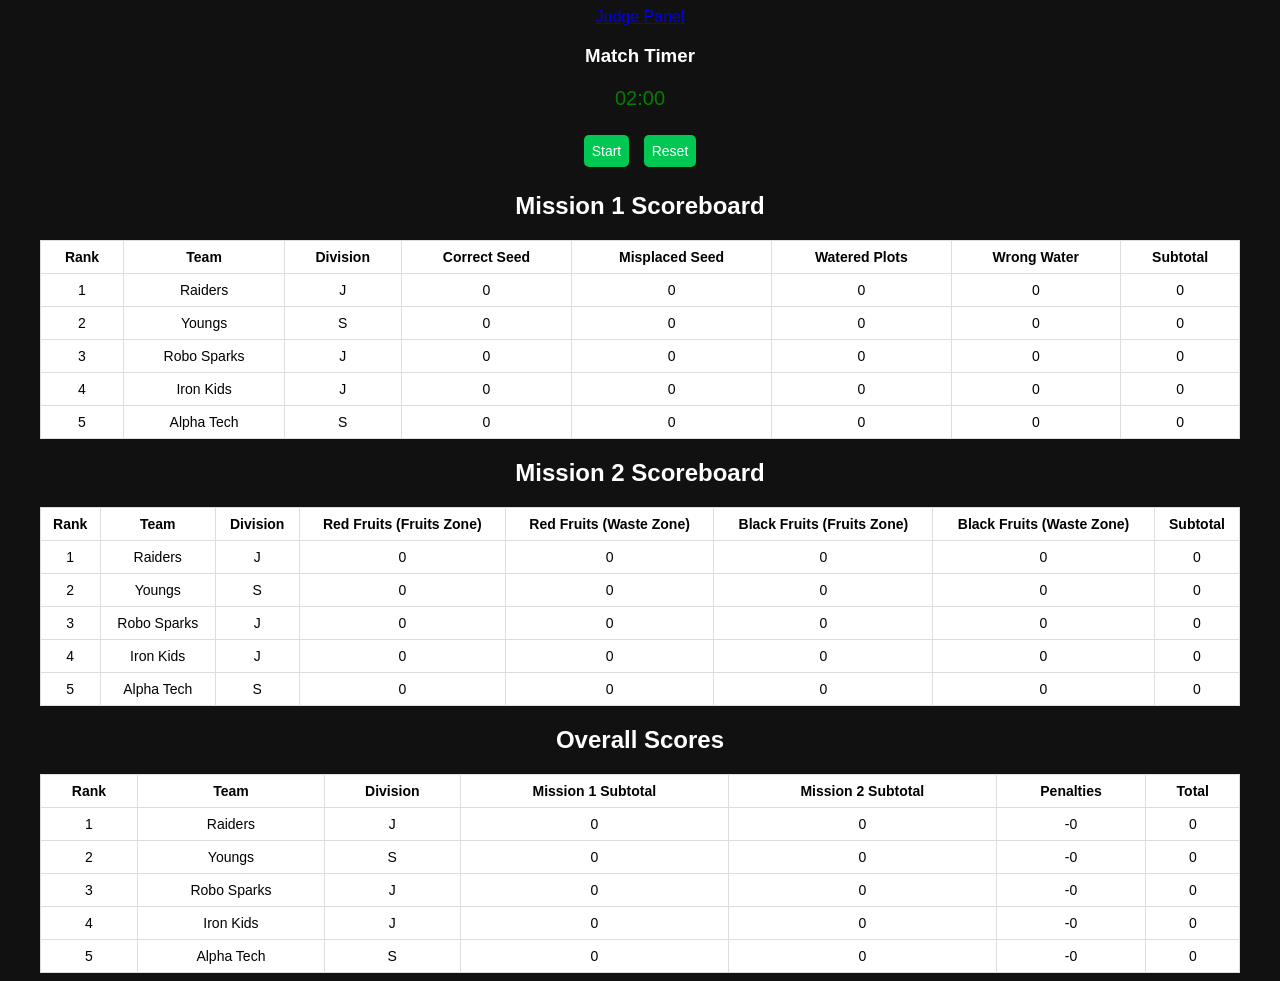
==== Display.html @ 35a4204c "first commit" ====
<!DOCTYPE html>
<html>
<head>
  <meta charset="UTF-8">
  <title>Live Scoreboard</title>
  <link rel="stylesheet" href="style.css">
</head>
<body>

<nav>
  <a href="index.html">Judge Panel</a>
</nav>

<div class="panel">

<h3>Match Timer</h3>
<p id="timer" style="font-size:20px;color:green;">02:00</p>
<button onclick="startTimer()">Start</button>
<button onclick="resetTimer()">Reset</button>

<h2>Mission 1 Scoreboard</h2>
<table>
<thead>
<tr>
  <th>Rank</th>
  <th>Team</th>
  <th>Division</th>
  <th>Correct Seed</th>
  <th>Misplaced Seed</th>
  <th>Watered Plots</th>
  <th>Wrong Water</th>
  <th>Subtotal</th>
</tr>
</thead>
<tbody id="board-m1"></tbody>
</table>

<h2>Mission 2 Scoreboard</h2>
<table>
<thead>
<tr>
  <th>Rank</th>
  <th>Team</th>
  <th>Division</th>
  <th>Red Fruits (Fruits Zone)</th>
  <th>Red Fruits (Waste Zone)</th>
  <th>Black Fruits (Fruits Zone)</th>
  <th>Black Fruits (Waste Zone)</th>
  <th>Subtotal</th>
</tr>
</thead>
<tbody id="board-m2"></tbody>
</table>

<h2>Overall Scores</h2>
<table>
<thead>
<tr>
  <th>Rank</th>
  <th>Team</th>
  <th>Division</th>
  <th>Mission 1 Subtotal</th>
  <th>Mission 2 Subtotal</th>
  <th>Penalties</th>
  <th>Total</th>
</tr>
</thead>
<tbody id="board-total"></tbody>
</table>

<script src="script.js"></script>
<script>
  setInterval(updateBoard, 1000);
  updateBoard();
</script>

</div>
</body>
</html>
---- style.css ----
body {
  background: #111;
  color: white;
  font-family: Arial, sans-serif;
  text-align: center;
}

h1, h2 {
  margin-top: 20px;
}

table {
  margin: auto;
  width: 95%;
  border-collapse: collapse;
  margin-top: 20px;
  background: white;
  color: black;
}

th, td {
  border: 1px solid #ddd;
  padding: 8px;
  font-size: 14px;
  text-align: center;
}

select, input, button {
  padding: 8px;
  margin: 5px;
  font-size: 14px;
}

button {
  background: #00c853;
  border: none;
  color: white;
  cursor: pointer;
  border-radius: 5px;
}

button:hover {
  background: #00a746;
}

/* Flex container for action dropdowns */
.action-row {
  display: flex;
  justify-content: space-between;
  flex-wrap: wrap;
  gap: 15px;
  margin-bottom: 20px;
}

/* Each action dropdown block */
.action-item {
  flex: 1;
  min-width: 150px;
}

.action-item label {
  display: block;
  margin-bottom: 5px;
  font-weight: bold;
  text-align: left;
}

.action-item select {
  width: 100%;
}
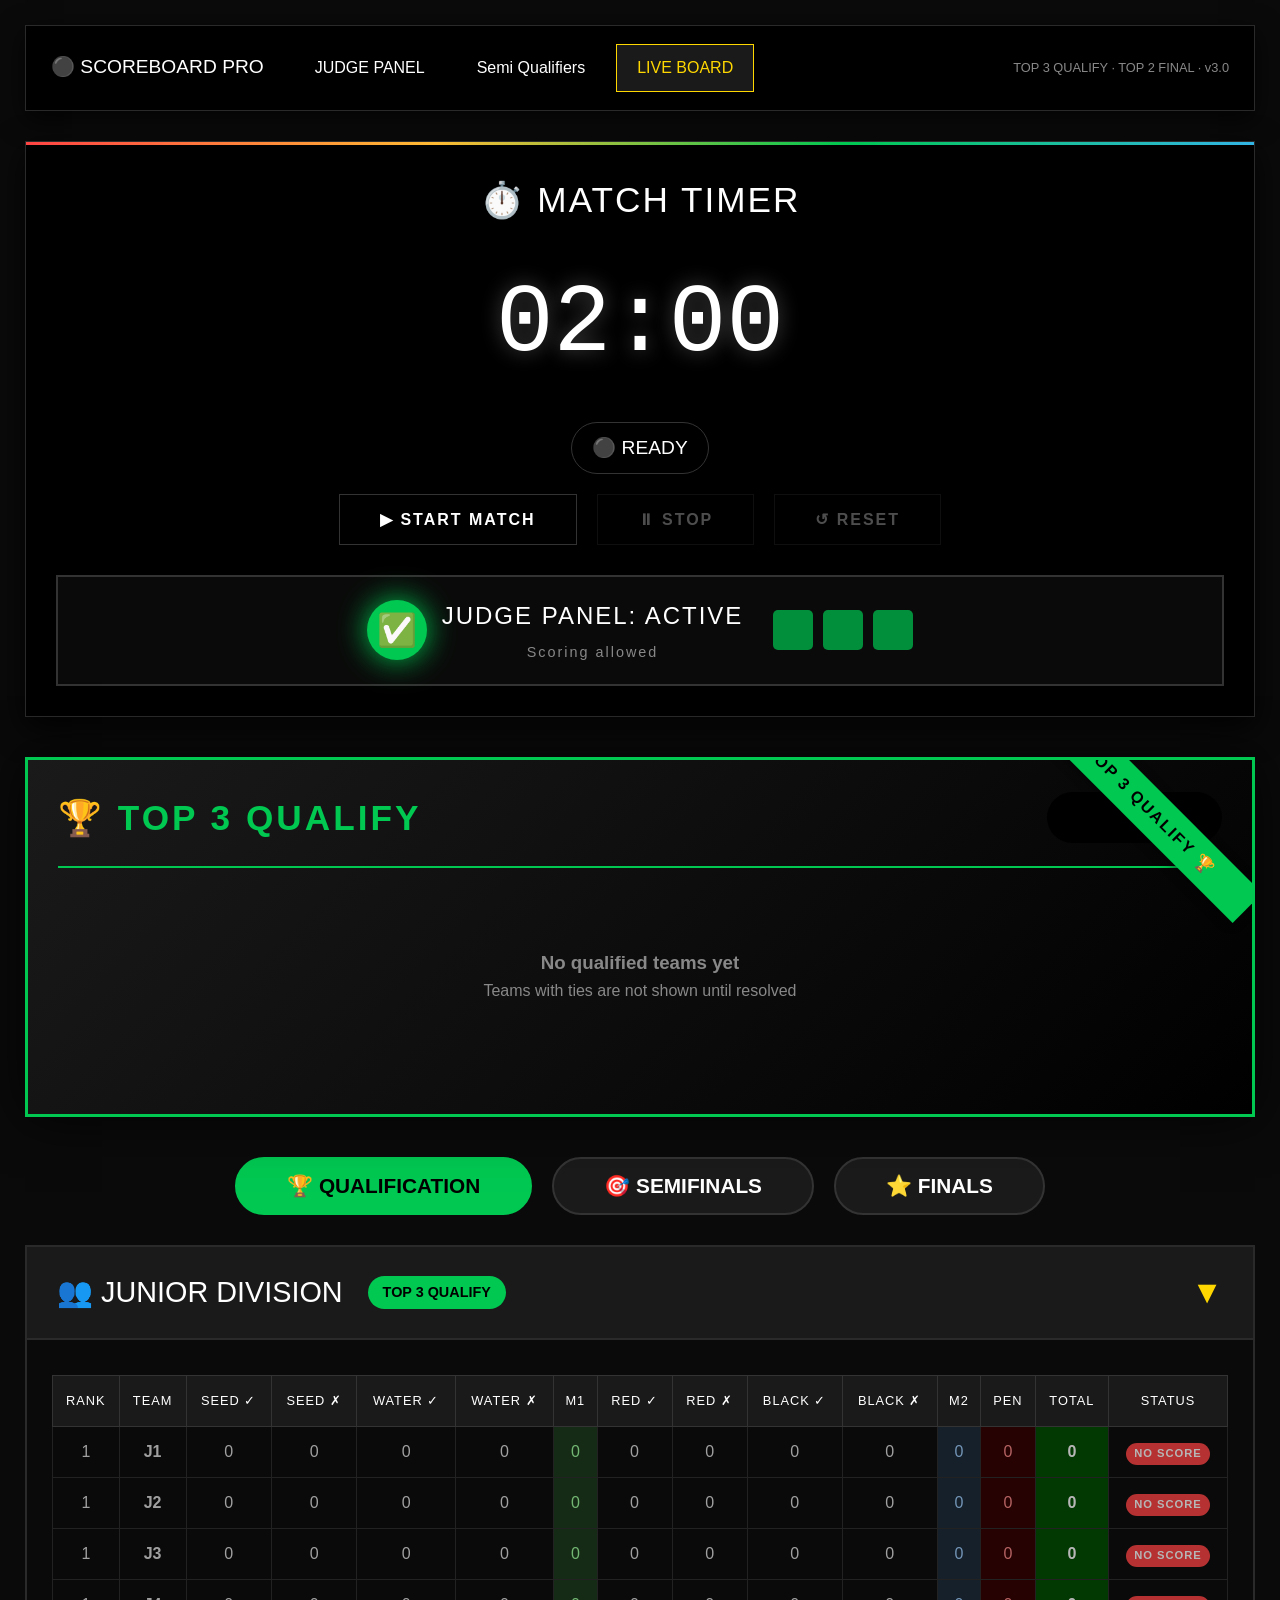
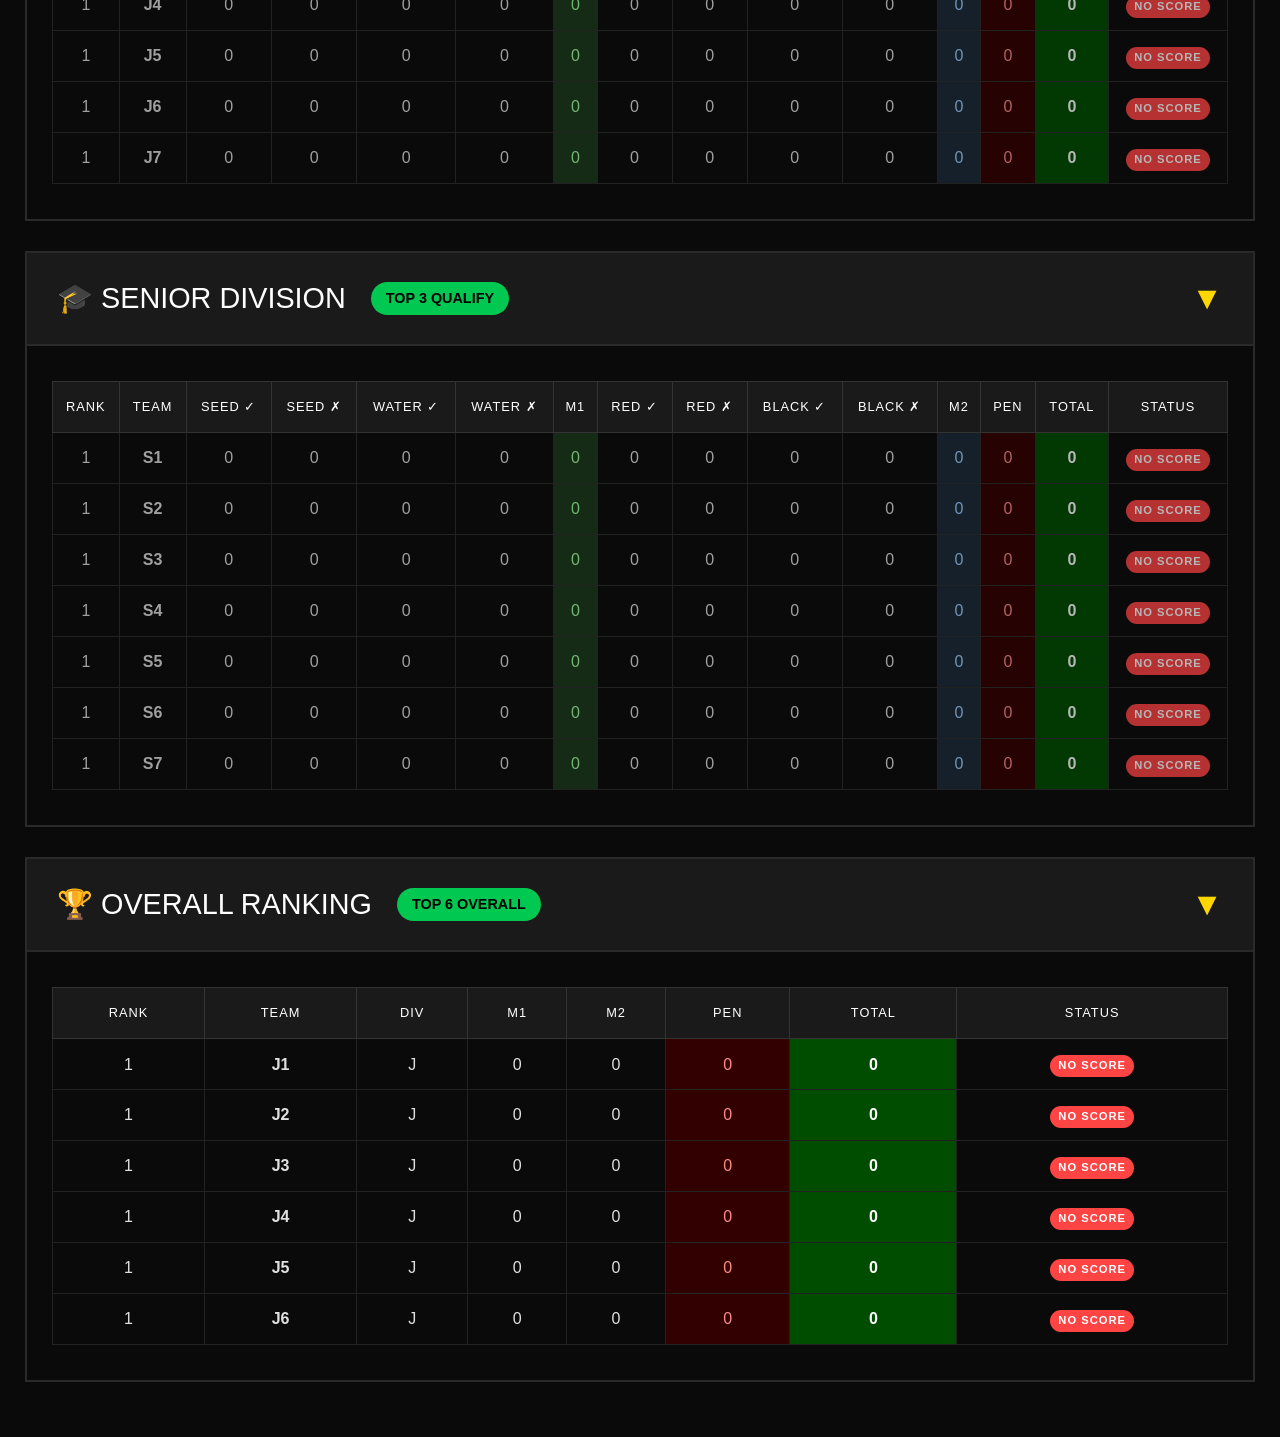
==== commit 58783773: "first commit" ====
--- a/Display.html
+++ b/Display.html
@@ -2,78 +2,2006 @@
 <html>
 <head>
   <meta charset="UTF-8">
-  <title>Live Scoreboard</title>
-  <link rel="stylesheet" href="style.css">
+  <title>Live Scoreboard · Top 3 Qualify, Top 2 Final</title>
+  <style>
+    /* ========== GLOBAL DARK THEME ========== */
+    * {
+      margin: 0;
+      padding: 0;
+      box-sizing: border-box;
+    }
+
+    body {
+      font-family: 'Inter', -apple-system, BlinkMacSystemFont, 'Segoe UI', Roboto, sans-serif;
+      background: #0a0a0a;
+      color: #ffffff;
+      line-height: 1.6;
+      padding: 25px;
+    }
+
+    .panel {
+      max-width: 1600px;
+      margin: 0 auto;
+    }
+
+    /* ========== NAVIGATION ========== */
+    nav {
+      background: #000000;
+      padding: 18px 25px;
+      margin-bottom: 30px;
+      border: 1px solid #2a2a2a;
+      display: flex;
+      justify-content: space-between;
+      align-items: center;
+      box-shadow: 0 8px 25px rgba(0,0,0,0.7);
+    }
+
+    nav a {
+      color: #ffffff;
+      text-decoration: none;
+      padding: 10px 20px;
+      margin-right: 10px;
+      font-weight: 500;
+      transition: all 0.3s;
+      border: 1px solid transparent;
+    }
+
+    nav a:hover {
+      background: #1a1a1a;
+      border-color: #444;
+    }
+
+    nav a.active {
+      background: #1a1a1a;
+      border-color: #ffd700;
+      color: #ffd700;
+    }
+
+    /* ========== TIMER CONTAINER ========== */
+    .timer-container {
+      background: #000000;
+      color: white;
+      padding: 30px;
+      margin-bottom: 40px;
+      text-align: center;
+      border: 1px solid #2a2a2a;
+      box-shadow: 0 10px 30px rgba(0,0,0,0.8);
+      position: relative;
+      overflow: hidden;
+    }
+
+    .timer-container::before {
+      content: '';
+      position: absolute;
+      top: 0;
+      left: 0;
+      right: 0;
+      height: 3px;
+      background: linear-gradient(90deg, #ff4444, #ffbb33, #00C851, #33b5e5);
+      animation: scan 4s linear infinite;
+    }
+
+    @keyframes scan {
+      0% { transform: translateX(-100%); }
+      100% { transform: translateX(100%); }
+    }
+
+    .timer-container h1 {
+      margin: 0;
+      font-size: 2.2rem;
+      font-weight: 300;
+      letter-spacing: 2px;
+    }
+
+    #timer {
+      font-size: 6rem;
+      font-weight: 200;
+      font-family: 'Courier New', monospace;
+      margin: 20px 0;
+      text-shadow: 0 0 20px rgba(255,255,255,0.3);
+    }
+
+    .timer-status {
+      font-size: 1.2rem;
+      margin-bottom: 20px;
+      padding: 10px 20px;
+      border: 1px solid #333;
+      display: inline-block;
+      border-radius: 30px;
+    }
+
+    .timer-controls {
+      display: flex;
+      gap: 20px;
+      justify-content: center;
+      margin-bottom: 30px;
+    }
+
+    .timer-container button {
+      background: transparent;
+      color: white;
+      border: 1px solid #333;
+      padding: 15px 40px;
+      font-size: 1rem;
+      font-weight: 600;
+      text-transform: uppercase;
+      letter-spacing: 2px;
+      cursor: pointer;
+      transition: all 0.3s;
+    }
+
+    .timer-container button:hover:not(:disabled) {
+      background: white;
+      color: black;
+      border-color: white;
+    }
+
+    .timer-container button:disabled {
+      opacity: 0.3;
+      cursor: not-allowed;
+    }
+
+    /* ========== JUDGE PANEL LOCK INDICATOR ========== */
+    .judge-panel-status {
+      margin-top: 20px;
+      padding: 20px;
+      background: #0a0a0a;
+      border: 2px solid #333;
+      display: flex;
+      align-items: center;
+      justify-content: center;
+      gap: 30px;
+    }
+
+    .lock-indicator {
+      display: flex;
+      align-items: center;
+      gap: 15px;
+    }
+
+    .lock-circle {
+      width: 60px;
+      height: 60px;
+      border-radius: 50%;
+      display: flex;
+      align-items: center;
+      justify-content: center;
+      font-size: 2rem;
+      transition: all 0.3s;
+    }
+
+    .lock-circle.green {
+      background: #00C851;
+      color: black;
+      box-shadow: 0 0 30px #00C851;
+    }
+
+    .lock-circle.red {
+      background: #ff4444;
+      color: white;
+      box-shadow: 0 0 30px #ff4444;
+      animation: pulse-red 1s infinite;
+    }
+
+    @keyframes pulse-red {
+      0%, 100% { transform: scale(1); opacity: 1; }
+      50% { transform: scale(1.1); opacity: 0.8; }
+    }
+
+    .lock-text {
+      font-size: 1.5rem;
+      font-weight: 300;
+      letter-spacing: 2px;
+    }
+
+    .lock-text small {
+      display: block;
+      font-size: 0.9rem;
+      color: #888;
+      margin-top: 5px;
+    }
+
+    .judge-panel-preview {
+      display: flex;
+      gap: 10px;
+      opacity: 0.7;
+    }
+
+    .preview-button {
+      width: 40px;
+      height: 40px;
+      background: #333;
+      border-radius: 5px;
+    }
+
+    .preview-button.red {
+      background: #ff4444;
+    }
+
+    .preview-button.green {
+      background: #00C851;
+    }
+
+    /* ========== TIE-BREAKER SECTION ========== */
+    .tiebreaker-section {
+      background: linear-gradient(135deg, #2a1a1a 0%, #1a0a0a 100%);
+      border: 3px solid #ff4444;
+      padding: 30px;
+      margin: 40px 0;
+      border-radius: 12px;
+      box-shadow: 0 0 30px rgba(255, 68, 68, 0.3);
+    }
+
+    .tiebreaker-header {
+      display: flex;
+      align-items: center;
+      gap: 15px;
+      margin-bottom: 20px;
+    }
+
+    .tiebreaker-header h2 {
+      color: #ff4444;
+      font-size: 2rem;
+      text-transform: uppercase;
+      letter-spacing: 2px;
+    }
+
+    .tiebreaker-icon {
+      font-size: 2.5rem;
+    }
+
+    .tiebreaker-grid {
+      display: grid;
+      grid-template-columns: repeat(auto-fit, minmax(300px, 1fr));
+      gap: 20px;
+      margin-bottom: 20px;
+    }
+
+    .tiebreaker-card {
+      background: #0a0a0a;
+      border: 2px solid #ff4444;
+      padding: 20px;
+      border-radius: 8px;
+    }
+
+    .tiebreaker-teams {
+      display: flex;
+      justify-content: space-around;
+      align-items: center;
+      margin-bottom: 15px;
+    }
+
+    .tiebreaker-team {
+      text-align: center;
+    }
+
+    .tiebreaker-team .team {
+      font-size: 2rem;
+      font-weight: bold;
+      color: #ff4444;
+    }
+
+    .tiebreaker-team .division {
+      color: #888;
+      font-size: 0.9rem;
+      margin-top: 5px;
+    }
+
+    .tiebreaker-vs {
+      font-size: 1.5rem;
+      color: #ff4444;
+      font-weight: bold;
+    }
+
+    .tiebreaker-score {
+      text-align: center;
+      font-size: 1.5rem;
+      color: #ff4444;
+      background: #1a1a1a;
+      padding: 10px;
+      border-radius: 8px;
+      margin-top: 10px;
+    }
+
+    .tiebreaker-message {
+      background: #ff4444;
+      color: black;
+      padding: 15px 25px;
+      border-radius: 50px;
+      display: inline-block;
+      font-weight: bold;
+      font-size: 1.2rem;
+      margin-top: 20px;
+    }
+
+    /* ========== DYNAMIC TRACKER SECTION ========== */
+    .stage-tracker {
+      background: linear-gradient(135deg, #1a1a1a 0%, #000000 100%);
+      border: 3px solid;
+      padding: 30px;
+      margin: 40px 0;
+      box-shadow: 0 0 50px rgba(0,0,0,0.8);
+      position: relative;
+      overflow: hidden;
+      transition: all 0.3s ease;
+    }
+
+    .stage-tracker.qualification {
+      border-color: #00C851;
+    }
+    .stage-tracker.qualification::before {
+      content: '🏆 TOP 3 QUALIFY 🏆';
+      position: absolute;
+      top: 20px;
+      right: -40px;
+      background: #00C851;
+      color: black;
+      padding: 8px 50px;
+      transform: rotate(45deg);
+      font-size: 1rem;
+      font-weight: bold;
+      letter-spacing: 2px;
+      box-shadow: 0 2px 10px rgba(0,0,0,0.5);
+    }
+
+    .stage-tracker.semifinal {
+      border-color: #ffd700;
+    }
+    .stage-tracker.semifinal::before {
+      content: '🎯 TOP 3 PER DIVISION 🎯';
+      position: absolute;
+      top: 20px;
+      right: -40px;
+      background: #ffd700;
+      color: black;
+      padding: 8px 50px;
+      transform: rotate(45deg);
+      font-size: 1rem;
+      font-weight: bold;
+      letter-spacing: 2px;
+      box-shadow: 0 2px 10px rgba(0,0,0,0.5);
+    }
+
+    .stage-tracker.final {
+      border-color: #ffd700;
+      box-shadow: 0 0 50px rgba(255, 215, 0, 0.3);
+    }
+    .stage-tracker.final::before {
+      content: '⭐ TOP 2 FINALISTS ⭐';
+      position: absolute;
+      top: 20px;
+      right: -40px;
+      background: #ffd700;
+      color: black;
+      padding: 8px 50px;
+      transform: rotate(45deg);
+      font-size: 1rem;
+      font-weight: bold;
+      letter-spacing: 2px;
+      box-shadow: 0 2px 10px rgba(0,0,0,0.5);
+    }
+
+    .tracker-header {
+      display: flex;
+      justify-content: space-between;
+      align-items: center;
+      margin-bottom: 30px;
+      padding-bottom: 20px;
+      border-bottom: 2px solid;
+    }
+
+    .stage-tracker.qualification .tracker-header {
+      border-bottom-color: #00C851;
+    }
+    .stage-tracker.semifinal .tracker-header {
+      border-bottom-color: #ffd700;
+    }
+    .stage-tracker.final .tracker-header {
+      border-bottom-color: #ffd700;
+    }
+
+    .tracker-header h2 {
+      font-size: 2.2rem;
+      margin: 0;
+      text-transform: uppercase;
+      letter-spacing: 3px;
+    }
+
+    .stage-tracker.qualification .tracker-header h2 {
+      color: #00C851;
+    }
+    .stage-tracker.semifinal .tracker-header h2 {
+      color: #ffd700;
+    }
+    .stage-tracker.final .tracker-header h2 {
+      color: #ffd700;
+    }
+
+    .tracker-badge {
+      background: currentColor;
+      color: black;
+      padding: 10px 25px;
+      border-radius: 30px;
+      font-weight: bold;
+      font-size: 1.2rem;
+    }
+
+    .tracker-grid {
+      display: grid;
+      grid-template-columns: repeat(3, 1fr);
+      gap: 30px;
+      margin: 30px 0;
+    }
+
+    .tracker-grid.final-grid {
+      grid-template-columns: repeat(2, 1fr);
+    }
+
+    .tracker-card {
+      background: #0a0a0a;
+      border: 2px solid;
+      padding: 25px;
+      text-align: center;
+      transition: all 0.3s;
+    }
+
+    .stage-tracker.qualification .tracker-card {
+      border-color: #00C851;
+      box-shadow: 0 0 30px rgba(0, 200, 81, 0.2);
+    }
+
+    .stage-tracker.semifinal .tracker-card {
+      border-color: #ffd700;
+      box-shadow: 0 0 30px rgba(255, 215, 0, 0.2);
+    }
+
+    .stage-tracker.final .tracker-card.junior {
+      border-color: #00C851;
+      box-shadow: 0 0 30px rgba(0, 200, 81, 0.2);
+    }
+    .stage-tracker.final .tracker-card.senior {
+      border-color: #33b5e5;
+      box-shadow: 0 0 30px rgba(51, 181, 229, 0.2);
+    }
+
+    .card-position {
+      font-size: 2rem;
+      margin-bottom: 10px;
+    }
+
+    .card-team {
+      font-size: 2.5rem;
+      font-weight: bold;
+      margin-bottom: 10px;
+    }
+
+    .stage-tracker.qualification .card-team {
+      color: #00C851;
+    }
+    .stage-tracker.semifinal .card-team {
+      color: #ffd700;
+    }
+    .stage-tracker.final .card-team.junior { color: #00C851; }
+    .stage-tracker.final .card-team.senior { color: #33b5e5; }
+
+    .card-score {
+      font-size: 3rem;
+      font-weight: bold;
+      margin: 15px 0;
+      padding: 15px;
+      background: #1a1a1a;
+      border-radius: 10px;
+    }
+
+    .card-division {
+      font-size: 1.2rem;
+      color: #888;
+      margin-top: 10px;
+    }
+
+    .card-details {
+      display: flex;
+      justify-content: center;
+      gap: 20px;
+      margin-top: 15px;
+      color: #888;
+    }
+
+    /* ========== DROP DOWN SECTIONS ========== */
+    .dropdown-section {
+      margin: 30px 0;
+      border: 2px solid #2a2a2a;
+      background: #0f0f0f;
+      overflow: hidden;
+    }
+
+    .dropdown-header {
+      background: #1a1a1a;
+      padding: 20px 30px;
+      cursor: pointer;
+      display: flex;
+      justify-content: space-between;
+      align-items: center;
+      border-bottom: 2px solid #2a2a2a;
+      transition: all 0.3s;
+    }
+
+    .dropdown-header:hover {
+      background: #252525;
+    }
+
+    .dropdown-header h2 {
+      margin: 0;
+      font-size: 1.8rem;
+      font-weight: 300;
+      display: flex;
+      align-items: center;
+      gap: 15px;
+    }
+
+    .dropdown-header .arrow {
+      font-size: 2rem;
+      color: #ffd700;
+      transition: transform 0.3s;
+    }
+
+    .dropdown-header.collapsed .arrow {
+      transform: rotate(-90deg);
+    }
+
+    .dropdown-content {
+      padding: 25px;
+      background: #0a0a0a;
+      transition: all 0.3s;
+    }
+
+    .dropdown-content.collapsed {
+      display: none;
+    }
+
+    /* Mode indicators */
+    .mode-indicator {
+      display: inline-block;
+      padding: 5px 15px;
+      border-radius: 20px;
+      font-size: 0.9rem;
+      font-weight: bold;
+      margin-left: 10px;
+    }
+    
+    .mode-qual {
+      background: #00C851;
+      color: black;
+    }
+    
+    .mode-semi {
+      background: #ffd700;
+      color: black;
+    }
+    
+    .mode-final {
+      background: #ffd700;
+      color: black;
+      box-shadow: 0 0 10px #ffd700;
+    }
+
+    /* Status badges */
+    .qualified-badge {
+      display: inline-block;
+      background: #00C851;
+      color: black;
+      font-size: 0.7rem;
+      font-weight: bold;
+      padding: 2px 8px;
+      border-radius: 12px;
+      margin-left: 8px;
+      text-transform: uppercase;
+      letter-spacing: 1px;
+    }
+
+    .tie-badge {
+      display: inline-block;
+      background: #ff4444;
+      color: white;
+      font-size: 0.7rem;
+      font-weight: bold;
+      padding: 2px 8px;
+      border-radius: 12px;
+      margin-left: 8px;
+      text-transform: uppercase;
+      letter-spacing: 1px;
+      animation: pulse-tie 1.5s infinite;
+    }
+
+    @keyframes pulse-tie {
+      0%, 100% { opacity: 1; }
+      50% { opacity: 0.7; }
+    }
+
+    .semifinal-badge {
+      display: inline-block;
+      background: #ffd700;
+      color: black;
+      font-size: 0.7rem;
+      font-weight: bold;
+      padding: 2px 8px;
+      border-radius: 12px;
+      margin-left: 8px;
+      text-transform: uppercase;
+      letter-spacing: 1px;
+    }
+
+    .final-badge {
+      display: inline-block;
+      background: #ffd700;
+      color: black;
+      font-size: 0.7rem;
+      font-weight: bold;
+      padding: 2px 8px;
+      border-radius: 12px;
+      margin-left: 8px;
+      text-transform: uppercase;
+      letter-spacing: 1px;
+      box-shadow: 0 0 10px #ffd700;
+    }
+
+    .out-badge {
+      display: inline-block;
+      background: #ff4444;
+      color: white;
+      font-size: 0.7rem;
+      font-weight: bold;
+      padding: 2px 8px;
+      border-radius: 12px;
+      text-transform: uppercase;
+      letter-spacing: 1px;
+    }
+
+    .not-qualified-badge {
+      display: inline-block;
+      background: #ff4444;
+      color: white;
+      font-size: 0.7rem;
+      font-weight: bold;
+      padding: 2px 8px;
+      border-radius: 12px;
+      text-transform: uppercase;
+      letter-spacing: 1px;
+    }
+
+    /* ========== TABLES ========== */
+    table {
+      width: 100%;
+      border-collapse: collapse;
+      margin: 10px 0;
+      background: #0a0a0a;
+      border: 1px solid #2a2a2a;
+      color: white;
+    }
+
+    th {
+      background: #1a1a1a;
+      color: white;
+      font-weight: 500;
+      text-transform: uppercase;
+      font-size: 0.8rem;
+      letter-spacing: 1px;
+      padding: 15px 8px;
+      border: 1px solid #333;
+    }
+
+    td {
+      padding: 12px 8px;
+      border: 1px solid #222;
+      text-align: center;
+      color: #e0e0e0;
+    }
+
+    /* Qualification status colors */
+    .qualified-row {
+      background: #ffffff !important;
+      color: #000000 !important;
+      font-weight: bold;
+    }
+    .qualified-row td { color: #000000 !important; }
+
+    .tie-row {
+      background: #ff4444 !important;
+      color: white !important;
+      font-weight: bold;
+      animation: tie-pulse 2s infinite;
+    }
+    .tie-row td { color: white !important; }
+
+    @keyframes tie-pulse {
+      0%, 100% { background-color: #ff4444; }
+      50% { background-color: #cc0000; }
+    }
+
+    .out-row {
+      opacity: 0.7;
+    }
+
+    .finalist-row {
+      background: linear-gradient(135deg, #ffd700 0%, #b8860b 100%) !important;
+      color: #000000 !important;
+      font-weight: bold;
+    }
+    .finalist-row td { color: #000000 !important; }
+
+    .zero-score {
+      opacity: 0.6;
+    }
+
+    .dq-row {
+      background: repeating-linear-gradient(45deg, #660000, #660000 10px, #880000 10px, #880000 20px) !important;
+      color: white !important;
+    }
+
+    .penalty-column { background: #330000 !important; color: #ff8888 !important; }
+    .total-column { background: #004d00 !important; color: white !important; font-weight: 800; }
+    .m1-subtotal { background: #1a3a1a !important; color: #a0ffa0 !important; }
+    .m2-subtotal { background: #1a2a3a !important; color: #a0d0ff !important; }
+
+    /* ========== VIEW TOGGLE ========== */
+    .view-toggle {
+      display: flex;
+      gap: 20px;
+      margin: 30px 0 20px;
+      justify-content: center;
+    }
+
+    .view-btn {
+      background: #1a1a1a;
+      border: 2px solid #333;
+      color: white;
+      padding: 15px 50px;
+      font-size: 1.3rem;
+      font-weight: 600;
+      cursor: pointer;
+      transition: all 0.3s;
+      border-radius: 50px;
+    }
+
+    .view-btn.active {
+      background: #ffd700;
+      color: black;
+      border-color: #ffd700;
+    }
+
+    .view-btn.qual.active {
+      background: #00C851;
+      border-color: #00C851;
+    }
+
+    .view-btn.final.active {
+      background: #ffd700;
+      color: black;
+      border-color: #ffd700;
+      box-shadow: 0 0 20px #ffd700;
+    }
+  </style>
 </head>
 <body>
 
 <nav>
-  <a href="index.html">Judge Panel</a>
+  <div style="display: flex; align-items: center;">
+    <span style="color:white; font-weight:300; margin-right:30px; font-size:1.2rem;">⚫ SCOREBOARD PRO</span>
+    <a href="index.html">JUDGE PANEL</a>
+    <a href="semifinals.html"> Semi Qualifiers</a>
+    <a href="#" class="active">LIVE BOARD</a>
+  </div>
+  <div style="color:#888; font-size:0.8rem;">TOP 3 QUALIFY · TOP 2 FINAL · v3.0</div>
 </nav>
 
 <div class="panel">
 
-<h3>Match Timer</h3>
-<p id="timer" style="font-size:20px;color:green;">02:00</p>
-<button onclick="startTimer()">Start</button>
-<button onclick="resetTimer()">Reset</button>
-
-<h2>Mission 1 Scoreboard</h2>
-<table>
-<thead>
-<tr>
-  <th>Rank</th>
-  <th>Team</th>
-  <th>Division</th>
-  <th>Correct Seed</th>
-  <th>Misplaced Seed</th>
-  <th>Watered Plots</th>
-  <th>Wrong Water</th>
-  <th>Subtotal</th>
-</tr>
-</thead>
-<tbody id="board-m1"></tbody>
-</table>
-
-<h2>Mission 2 Scoreboard</h2>
-<table>
-<thead>
-<tr>
-  <th>Rank</th>
-  <th>Team</th>
-  <th>Division</th>
-  <th>Red Fruits (Fruits Zone)</th>
-  <th>Red Fruits (Waste Zone)</th>
-  <th>Black Fruits (Fruits Zone)</th>
-  <th>Black Fruits (Waste Zone)</th>
-  <th>Subtotal</th>
-</tr>
-</thead>
-<tbody id="board-m2"></tbody>
-</table>
-
-<h2>Overall Scores</h2>
-<table>
-<thead>
-<tr>
-  <th>Rank</th>
-  <th>Team</th>
-  <th>Division</th>
-  <th>Mission 1 Subtotal</th>
-  <th>Mission 2 Subtotal</th>
-  <th>Penalties</th>
-  <th>Total</th>
-</tr>
-</thead>
-<tbody id="board-total"></tbody>
-</table>
-
-<script src="script.js"></script>
+<!-- TIMER -->
+<div class="timer-container">
+  <h1>⏱️ MATCH TIMER</h1>
+  <div id="timer">02:00</div>
+  <div class="timer-status" id="timerStatus">⚫ READY</div>
+  <div class="timer-controls">
+    <button onclick="startTimer()" id="startBtn">▶ START MATCH</button>
+    <button onclick="stopTimer()" id="stopBtn" disabled>⏸ STOP</button>
+    <button onclick="resetTimer()" id="resetBtn" disabled>↺ RESET</button>
+  </div>
+  
+  <div class="judge-panel-status">
+    <div class="lock-indicator">
+      <div class="lock-circle green" id="lockCircle">✅</div>
+      <div class="lock-text" id="lockText">
+        JUDGE PANEL: ACTIVE
+        <small>Scoring allowed</small>
+      </div>
+    </div>
+    <div class="judge-panel-preview">
+      <div class="preview-button" id="previewBtn1"></div>
+      <div class="preview-button" id="previewBtn2"></div>
+      <div class="preview-button" id="previewBtn3"></div>
+    </div>
+  </div>
+</div>
+
+<!-- TIE-BREAKER SECTION (Shows when ties occur) -->
+<div id="tiebreakerSection" style="display: none;"></div>
+
+<!-- DYNAMIC STAGE TRACKER -->
+<div class="stage-tracker" id="stageTracker">
+  <div class="tracker-header">
+    <h2 id="trackerTitle">🏆 TOP 3 QUALIFY</h2>
+    <div class="tracker-badge" id="trackerBadge">TOP SCORES</div>
+  </div>
+  
+  <div class="tracker-grid" id="trackerGrid"></div>
+</div>
+
+<!-- VIEW TOGGLE -->
+<div class="view-toggle">
+  <button id="viewQualBtn" class="view-btn qual active" onclick="switchView('qual')">🏆 QUALIFICATION</button>
+  <button id="viewSemiBtn" class="view-btn" onclick="switchView('semi')">🎯 SEMIFINALS</button>
+  <button id="viewFinalBtn" class="view-btn" onclick="switchView('final')">⭐ FINALS</button>
+</div>
+
+<!-- QUALIFICATION VIEW -->
+<div id="qualificationView">
+  <!-- Junior Division -->
+  <div class="dropdown-section">
+    <div class="dropdown-header" onclick="toggleDropdown('juniorQual')">
+      <h2>👥 JUNIOR DIVISION <span class="mode-indicator mode-qual">TOP 3 QUALIFY</span></h2>
+      <span class="arrow" id="arrowJuniorQual">▼</span>
+    </div>
+    <div class="dropdown-content" id="juniorQual">
+      <table>
+        <thead>
+          <tr>
+            <th>RANK</th>
+            <th>TEAM</th>
+            <th>SEED ✓</th>
+            <th>SEED ✗</th>
+            <th>WATER ✓</th>
+            <th>WATER ✗</th>
+            <th>M1</th>
+            <th>RED ✓</th>
+            <th>RED ✗</th>
+            <th>BLACK ✓</th>
+            <th>BLACK ✗</th>
+            <th>M2</th>
+            <th>PEN</th>
+            <th>TOTAL</th>
+            <th>STATUS</th>
+          </tr>
+        </thead>
+        <tbody id="board-junior-qual"></tbody>
+      </table>
+    </div>
+  </div>
+
+  <!-- Senior Division -->
+  <div class="dropdown-section">
+    <div class="dropdown-header" onclick="toggleDropdown('seniorQual')">
+      <h2>🎓 SENIOR DIVISION <span class="mode-indicator mode-qual">TOP 3 QUALIFY</span></h2>
+      <span class="arrow" id="arrowSeniorQual">▼</span>
+    </div>
+    <div class="dropdown-content" id="seniorQual">
+      <table>
+        <thead>
+          <tr>
+            <th>RANK</th>
+            <th>TEAM</th>
+            <th>SEED ✓</th>
+            <th>SEED ✗</th>
+            <th>WATER ✓</th>
+            <th>WATER ✗</th>
+            <th>M1</th>
+            <th>RED ✓</th>
+            <th>RED ✗</th>
+            <th>BLACK ✓</th>
+            <th>BLACK ✗</th>
+            <th>M2</th>
+            <th>PEN</th>
+            <th>TOTAL</th>
+            <th>STATUS</th>
+          </tr>
+        </thead>
+        <tbody id="board-senior-qual"></tbody>
+      </table>
+    </div>
+  </div>
+
+  <!-- Overall Qualification -->
+  <div class="dropdown-section">
+    <div class="dropdown-header" onclick="toggleDropdown('overallQual')">
+      <h2>🏆 OVERALL RANKING <span class="mode-indicator mode-qual">TOP 6 OVERALL</span></h2>
+      <span class="arrow" id="arrowOverallQual">▼</span>
+    </div>
+    <div class="dropdown-content" id="overallQual">
+      <table>
+        <thead>
+          <tr>
+            <th>RANK</th>
+            <th>TEAM</th>
+            <th>DIV</th>
+            <th>M1</th>
+            <th>M2</th>
+            <th>PEN</th>
+            <th>TOTAL</th>
+            <th>STATUS</th>
+          </tr>
+        </thead>
+        <tbody id="board-overall-qual"></tbody>
+      </table>
+    </div>
+  </div>
+</div>
+
+<!-- SEMIFINALS VIEW -->
+<div id="semifinalView" style="display: none;">
+  <!-- Junior Semifinals -->
+  <div class="dropdown-section">
+    <div class="dropdown-header" onclick="toggleDropdown('juniorSemi')">
+      <h2>👥 JUNIOR SEMIFINALS <span class="mode-indicator mode-semi">TOP 3</span></h2>
+      <span class="arrow" id="arrowJuniorSemi">▼</span>
+    </div>
+    <div class="dropdown-content" id="juniorSemi">
+      <table>
+        <thead>
+          <tr>
+            <th>RANK</th>
+            <th>TEAM</th>
+            <th>SEED ✓</th>
+            <th>SEED ✗</th>
+            <th>WATER ✓</th>
+            <th>WATER ✗</th>
+            <th>M1</th>
+            <th>RED ✓</th>
+            <th>RED ✗</th>
+            <th>BLACK ✓</th>
+            <th>BLACK ✗</th>
+            <th>M2</th>
+            <th>PEN</th>
+            <th>TOTAL</th>
+            <th>STATUS</th>
+          </tr>
+        </thead>
+        <tbody id="board-junior-semi"></tbody>
+      </table>
+    </div>
+  </div>
+
+  <!-- Senior Semifinals -->
+  <div class="dropdown-section">
+    <div class="dropdown-header" onclick="toggleDropdown('seniorSemi')">
+      <h2>🎓 SENIOR SEMIFINALS <span class="mode-indicator mode-semi">TOP 3</span></h2>
+      <span class="arrow" id="arrowSeniorSemi">▼</span>
+    </div>
+    <div class="dropdown-content" id="seniorSemi">
+      <table>
+        <thead>
+          <tr>
+            <th>RANK</th>
+            <th>TEAM</th>
+            <th>SEED ✓</th>
+            <th>SEED ✗</th>
+            <th>WATER ✓</th>
+            <th>WATER ✗</th>
+            <th>M1</th>
+            <th>RED ✓</th>
+            <th>RED ✗</th>
+            <th>BLACK ✓</th>
+            <th>BLACK ✗</th>
+            <th>M2</th>
+            <th>PEN</th>
+            <th>TOTAL</th>
+            <th>STATUS</th>
+          </tr>
+        </thead>
+        <tbody id="board-senior-semi"></tbody>
+      </table>
+    </div>
+  </div>
+
+  <!-- Overall Semifinals -->
+  <div class="dropdown-section">
+    <div class="dropdown-header" onclick="toggleDropdown('overallSemi')">
+      <h2>🏆 OVERALL SEMIFINALS <span class="mode-indicator mode-semi">TOP 2 TO FINALS</span></h2>
+      <span class="arrow" id="arrowOverallSemi">▼</span>
+    </div>
+    <div class="dropdown-content" id="overallSemi">
+      <table>
+        <thead>
+          <tr>
+            <th>RANK</th>
+            <th>TEAM</th>
+            <th>DIV</th>
+            <th>SEED ✓</th>
+            <th>SEED ✗</th>
+            <th>WATER ✓</th>
+            <th>WATER ✗</th>
+            <th>M1</th>
+            <th>RED ✓</th>
+            <th>RED ✗</th>
+            <th>BLACK ✓</th>
+            <th>BLACK ✗</th>
+            <th>M2</th>
+            <th>PEN</th>
+            <th>TOTAL</th>
+            <th>STATUS</th>
+          </tr>
+        </thead>
+        <tbody id="board-overall-semi"></tbody>
+      </table>
+    </div>
+  </div>
+</div>
+
+<!-- FINALS VIEW -->
+<div id="finalView" style="display: none;">
+  <!-- Junior Finals -->
+  <div class="dropdown-section">
+    <div class="dropdown-header" onclick="toggleDropdown('juniorFinal')">
+      <h2>👥 JUNIOR FINALS <span class="mode-indicator mode-final">TOP 2</span></h2>
+      <span class="arrow" id="arrowJuniorFinal">▼</span>
+    </div>
+    <div class="dropdown-content" id="juniorFinal">
+      <table>
+        <thead>
+          <tr>
+            <th>RANK</th>
+            <th>TEAM</th>
+            <th>SEED ✓</th>
+            <th>SEED ✗</th>
+            <th>WATER ✓</th>
+            <th>WATER ✗</th>
+            <th>M1</th>
+            <th>RED ✓</th>
+            <th>RED ✗</th>
+            <th>BLACK ✓</th>
+            <th>BLACK ✗</th>
+            <th>M2</th>
+            <th>PEN</th>
+            <th>TOTAL</th>
+            <th>MEDAL</th>
+          </tr>
+        </thead>
+        <tbody id="board-junior-final"></tbody>
+      </table>
+    </div>
+  </div>
+
+  <!-- Senior Finals -->
+  <div class="dropdown-section">
+    <div class="dropdown-header" onclick="toggleDropdown('seniorFinal')">
+      <h2>🎓 SENIOR FINALS <span class="mode-indicator mode-final">TOP 2</span></h2>
+      <span class="arrow" id="arrowSeniorFinal">▼</span>
+    </div>
+    <div class="dropdown-content" id="seniorFinal">
+      <table>
+        <thead>
+          <tr>
+            <th>RANK</th>
+            <th>TEAM</th>
+            <th>SEED ✓</th>
+            <th>SEED ✗</th>
+            <th>WATER ✓</th>
+            <th>WATER ✗</th>
+            <th>M1</th>
+            <th>RED ✓</th>
+            <th>RED ✗</th>
+            <th>BLACK ✓</th>
+            <th>BLACK ✗</th>
+            <th>M2</th>
+            <th>PEN</th>
+            <th>TOTAL</th>
+            <th>MEDAL</th>
+          </tr>
+        </thead>
+        <tbody id="board-senior-final"></tbody>
+      </table>
+    </div>
+  </div>
+
+  <!-- Overall Finals (Champions) -->
+  <div class="dropdown-section">
+    <div class="dropdown-header" onclick="toggleDropdown('overallFinal')">
+      <h2>🏆 CHAMPIONS <span class="mode-indicator mode-final">TOP 4 OVERALL</span></h2>
+      <span class="arrow" id="arrowOverallFinal">▼</span>
+    </div>
+    <div class="dropdown-content" id="overallFinal">
+      <table>
+        <thead>
+          <tr>
+            <th>RANK</th>
+            <th>TEAM</th>
+            <th>DIV</th>
+            <th>M1</th>
+            <th>M2</th>
+            <th>PEN</th>
+            <th>TOTAL</th>
+            <th>MEDAL</th>
+          </tr>
+        </thead>
+        <tbody id="board-overall-final"></tbody>
+      </table>
+    </div>
+  </div>
+</div>
+
+</div>
+
 <script>
+// ==================== TEAMS LIST ====================
+const teamsList = [
+  {name:"J1", division:"J"}, {name:"J2", division:"J"}, {name:"J3", division:"J"},
+  {name:"J4", division:"J"}, {name:"J5", division:"J"}, {name:"J6", division:"J"}, {name:"J7", division:"J"},
+  {name:"S1", division:"S"}, {name:"S2", division:"S"}, {name:"S3", division:"S"},
+  {name:"S4", division:"S"}, {name:"S5", division:"S"}, {name:"S6", division:"S"}, {name:"S7", division:"S"}
+];
+
+// ==================== CALCULATION FUNCTIONS ====================
+function calculateM1Subtotal(t) {
+  return (t.m1_correct_seed || 0)*10 + (t.m1_misplaced_seed || 0)*(-5) + 
+         (t.m1_correct_water || 0)*30 + (t.m1_wrong_water || 0)*0;
+}
+
+function calculateM2Subtotal(t) {
+  return (t.m2_red_correct || 0)*5 + (t.m2_red_wrong || 0)*(-5) + 
+         (t.m2_black_correct || 0)*10 + (t.m2_black_wrong || 0)*(-10);
+}
+
+function calculateTotal(t) {
+  if (t.dq) return -9999;
+  return calculateM1Subtotal(t) + calculateM2Subtotal(t) - (t.penalties || 0);
+}
+
+// ==================== SORTING WITH RANKING ====================
+function getRankedTeams(teams, data) {
+  let teamsWithScores = teams.map(team => {
+    const t = data[team.name] || {};
+    return {
+      name: team.name,
+      division: team.division,
+      raw: t,
+      m1: calculateM1Subtotal(t),
+      m2: calculateM2Subtotal(t),
+      penalties: t.penalties || 0,
+      total: calculateTotal(t),
+      dq: t.dq || false
+    };
+  }).filter(t => !t.dq);
+
+  // Sort by total (highest first)
+  teamsWithScores.sort((a, b) => b.total - a.total);
+  
+  // Add rank with tie handling
+  let currentRank = 1;
+  let currentScore = null;
+  
+  return teamsWithScores.map((team, index) => {
+    if (team.total !== currentScore) {
+      currentRank = index + 1;
+      currentScore = team.total;
+    }
+    return { ...team, rank: currentRank };
+  });
+}
+
+// ==================== TIE DETECTION ====================
+function getTiesInDivision(division) {
+  const data = JSON.parse(localStorage.getItem("scores")) || {};
+  const divisionTeams = teamsList.filter(t => t.division === division);
+  const ranked = getRankedTeams(divisionTeams, data).filter(t => t.total > 0);
+  
+  const ties = [];
+  for (let i = 0; i < ranked.length - 1; i++) {
+    if (ranked[i].total === ranked[i + 1].total && ranked[i].total > 0) {
+      // Check if this tie pair is already recorded
+      const existingTie = ties.find(t => 
+        (t.team1 === ranked[i].name && t.team2 === ranked[i + 1].name) ||
+        (t.team1 === ranked[i + 1].name && t.team2 === ranked[i].name)
+      );
+      
+      if (!existingTie) {
+        ties.push({
+          team1: ranked[i].name,
+          team2: ranked[i + 1].name,
+          score: ranked[i].total,
+          rank1: ranked[i].rank,
+          rank2: ranked[i + 1].rank,
+          division: division
+        });
+      }
+    }
+  }
+  
+  return ties;
+}
+
+function getAllTies() {
+  const juniorTies = getTiesInDivision('J');
+  const seniorTies = getTiesInDivision('S');
+  return [...juniorTies, ...seniorTies];
+}
+
+// ==================== GET QUALIFIED TEAMS (EXCLUDING TIES) ====================
+function getQualifiedTeams() {
+  const data = JSON.parse(localStorage.getItem("scores")) || {};
+  const ties = getAllTies();
+  const tiedTeamNames = ties.flatMap(tie => [tie.team1, tie.team2]);
+  
+  // Junior qualified (top 3, excluding ties)
+  const juniorTeams = teamsList.filter(t => t.division === 'J');
+  const juniorRanked = getRankedTeams(juniorTeams, data).filter(t => t.total > 0 && !tiedTeamNames.includes(t.name));
+  const juniorQualified = juniorRanked.slice(0, 3);
+  
+  // Senior qualified (top 3, excluding ties)
+  const seniorTeams = teamsList.filter(t => t.division === 'S');
+  const seniorRanked = getRankedTeams(seniorTeams, data).filter(t => t.total > 0 && !tiedTeamNames.includes(t.name));
+  const seniorQualified = seniorRanked.slice(0, 3);
+  
+  return { junior: juniorQualified, senior: seniorQualified };
+}
+
+// ==================== GET TOP SCORERS FOR TRACKER (EXCLUDING TIES) ====================
+function getTopScorersForTracker() {
+  const data = JSON.parse(localStorage.getItem("scores")) || {};
+  const ties = getAllTies();
+  const tiedTeamNames = ties.flatMap(tie => [tie.team1, tie.team2]);
+  
+  const allTeams = getRankedTeams(teamsList, data).filter(t => t.total > 0 && !tiedTeamNames.includes(t.name));
+  return allTeams.slice(0, 3);
+}
+
+// ==================== GET SEMIFINAL QUALIFIERS FOR TRACKER ====================
+function getSemifinalQualifiersForTracker() {
+  const { junior, senior } = getQualifiedTeams();
+  return [...junior, ...senior].sort((a, b) => b.total - a.total);
+}
+
+// ==================== GET FINALISTS (TOP 2 PER DIVISION) ====================
+function getFinalists() {
+  const data = JSON.parse(localStorage.getItem("semifinal_scores")) || {};
+  
+  const juniorTeams = teamsList.filter(t => t.division === 'J');
+  const seniorTeams = teamsList.filter(t => t.division === 'S');
+  
+  const juniorRanked = getRankedTeams(juniorTeams, data).filter(t => t.total > 0);
+  const seniorRanked = getRankedTeams(seniorTeams, data).filter(t => t.total > 0);
+  
+  return {
+    junior: juniorRanked.slice(0, 2),
+    senior: seniorRanked.slice(0, 2)
+  };
+}
+
+// ==================== UPDATE TRACKER ====================
+let currentView = 'qual';
+
+function updateTracker() {
+  const tracker = document.getElementById('stageTracker');
+  const title = document.getElementById('trackerTitle');
+  const badge = document.getElementById('trackerBadge');
+  const grid = document.getElementById('trackerGrid');
+  
+  tracker.className = 'stage-tracker';
+  
+  if (currentView === 'qual') {
+    tracker.classList.add('qualification');
+    title.textContent = '🏆 TOP 3 QUALIFY';
+    badge.textContent = 'TOP SCORES';
+    
+    const topScorers = getTopScorersForTracker();
+    
+    if (topScorers.length === 0) {
+      grid.innerHTML = `
+        <div style="grid-column: span 3; text-align: center; padding: 50px; color: #888;">
+          <h3>No qualified teams yet</h3>
+          <p>Teams with ties are not shown until resolved</p>
+        </div>
+      `;
+      return;
+    }
+    
+    let cardsHtml = '';
+    const positions = ['🥇', '🥈', '🥉'];
+    
+    topScorers.forEach((team, index) => {
+      cardsHtml += `
+        <div class="tracker-card">
+          <div class="card-position">${positions[index]}</div>
+          <div class="card-team">${team.name}</div>
+          <div class="card-score">${team.total}</div>
+          <div class="card-division">${team.division === 'J' ? '👥 JUNIOR' : '🎓 SENIOR'}</div>
+          <div class="card-details">
+            <span>M1: ${team.m1}</span>
+            <span>M2: ${team.m2}</span>
+            <span>PEN: ${team.penalties}</span>
+          </div>
+        </div>
+      `;
+    });
+    
+    grid.innerHTML = cardsHtml;
+    
+  } else if (currentView === 'semi') {
+    tracker.classList.add('semifinal');
+    title.textContent = '🎯 SEMIFINAL QUALIFIERS';
+    badge.textContent = 'TOP 3 PER DIVISION';
+    
+    const qualifiers = getSemifinalQualifiersForTracker();
+    
+    if (qualifiers.length === 0) {
+      grid.innerHTML = `
+        <div style="grid-column: span 3; text-align: center; padding: 50px; color: #888;">
+          <h3>No qualifiers yet</h3>
+        </div>
+      `;
+      return;
+    }
+    
+    let cardsHtml = '';
+    qualifiers.forEach((team, index) => {
+      const position = index < 3 ? ['🥇', '🥈', '🥉'][index] : '🏅';
+      cardsHtml += `
+        <div class="tracker-card">
+          <div class="card-position">${position}</div>
+          <div class="card-team">${team.name}</div>
+          <div class="card-division">${team.division === 'J' ? '👥 JUNIOR' : '🎓 SENIOR'}</div>
+          <div class="card-details">
+            <span>Qualified from: ${team.total} pts</span>
+          </div>
+        </div>
+      `;
+    });
+    
+    grid.innerHTML = cardsHtml;
+    
+  } else if (currentView === 'final') {
+    tracker.classList.add('final');
+    title.textContent = '⭐ FINALISTS';
+    badge.textContent = 'TOP 2 PER DIVISION';
+    
+    const { junior, senior } = getFinalists();
+    const allFinalists = [...junior, ...senior];
+    
+    if (allFinalists.length === 0) {
+      grid.innerHTML = `
+        <div style="grid-column: span 2; text-align: center; padding: 50px; color: #888;">
+          <h3>No finalists yet</h3>
+        </div>
+      `;
+      return;
+    }
+    
+    grid.className = 'tracker-grid final-grid';
+    let cardsHtml = '';
+    
+    // Show finalists (2 junior + 2 senior)
+    allFinalists.forEach((team) => {
+      const division = team.division === 'J' ? 'JUNIOR' : 'SENIOR';
+      const position = team.division === 'J' 
+        ? (junior[0]?.name === team.name ? '🥇 JUNIOR' : '🥈 JUNIOR')
+        : (senior[0]?.name === team.name ? '🥇 SENIOR' : '🥈 SENIOR');
+      
+      cardsHtml += `
+        <div class="tracker-card ${team.division === 'J' ? 'junior' : 'senior'}">
+          <div class="card-position">${position}</div>
+          <div class="card-team ${team.division === 'J' ? 'junior' : 'senior'}">${team.name}</div>
+          <div class="card-division">${team.division === 'J' ? '👥 JUNIOR' : '🎓 SENIOR'}</div>
+        </div>
+      `;
+    });
+    
+    grid.innerHTML = cardsHtml;
+  }
+}
+
+// ==================== UPDATE TIE-BREAKER SECTION ====================
+function updateTiebreaker() {
+  const ties = getAllTies();
+  const section = document.getElementById('tiebreakerSection');
+  
+  if (ties.length === 0) {
+    section.style.display = 'none';
+    return;
+  }
+
+  let html = `
+    <div class="tiebreaker-section">
+      <div class="tiebreaker-header">
+        <span class="tiebreaker-icon">⚔️</span>
+        <h2>TIE-BREAKER REQUIRED</h2>
+        <span class="tiebreaker-icon">⚔️</span>
+      </div>
+      <div class="tiebreaker-grid">
+  `;
+
+  ties.forEach(tie => {
+    html += `
+      <div class="tiebreaker-card">
+        <div class="tiebreaker-teams">
+          <div class="tiebreaker-team">
+            <div class="team">${tie.team1}</div>
+            <div class="division">${tie.division === 'J' ? 'Junior' : 'Senior'} · Rank #${tie.rank1}</div>
+          </div>
+          <div class="tiebreaker-vs">VS</div>
+          <div class="tiebreaker-team">
+            <div class="team">${tie.team2}</div>
+            <div class="division">${tie.division === 'J' ? 'Junior' : 'Senior'} · Rank #${tie.rank2}</div>
+          </div>
+        </div>
+        <div class="tiebreaker-score">Tied at ${tie.score} points</div>
+      </div>
+    `;
+  });
+
+  html += `
+      </div>
+      <div class="tiebreaker-message">
+        ⚔️ These teams are tied · Must play a tie-breaker match ⚔️
+      </div>
+    </div>
+  `;
+
+  section.innerHTML = html;
+  section.style.display = 'block';
+}
+
+// ==================== UPDATE QUALIFICATION TABLES ====================
+function updateQualificationTables() {
+  const data = JSON.parse(localStorage.getItem("scores")) || {};
+  const ties = getAllTies();
+  const tiedTeamNames = ties.flatMap(tie => [tie.team1, tie.team2]);
+  const { junior: juniorQualified, senior: seniorQualified } = getQualifiedTeams();
+  const juniorQualifiedNames = juniorQualified.map(t => t.name);
+  const seniorQualifiedNames = seniorQualified.map(t => t.name);
+  
+  // Junior table
+  const juniorTeams = teamsList.filter(t => t.division === 'J');
+  const juniorRanked = getRankedTeams(juniorTeams, data);
+  
+  let juniorHtml = '';
+  juniorRanked.forEach(team => {
+    const s = team.raw;
+    let rowClass = '';
+    let statusBadge = '';
+    
+    if (team.total <= 0) {
+      rowClass = 'out-row';
+      statusBadge = '<span class="not-qualified-badge">NO SCORE</span>';
+    } else if (tiedTeamNames.includes(team.name)) {
+      rowClass = 'tie-row';
+      statusBadge = '<span class="tie-badge">⚔️ TIE · MUST PLAY AGAIN</span>';
+    } else if (juniorQualifiedNames.includes(team.name)) {
+      rowClass = 'qualified-row';
+      statusBadge = '<span class="qualified-badge">QUALIFIED</span>';
+    } else {
+      rowClass = 'out-row';
+      statusBadge = '<span class="out-badge">OUT</span>';
+    }
+    
+    juniorHtml += `<tr class="${rowClass}">
+      <td>${team.rank}</td>
+      <td><strong>${team.name}</strong></td>
+      <td>${s.m1_correct_seed || 0}</td>
+      <td>${s.m1_misplaced_seed || 0}</td>
+      <td>${s.m1_correct_water || 0}</td>
+      <td>${s.m1_wrong_water || 0}</td>
+      <td class="m1-subtotal">${team.m1}</td>
+      <td>${s.m2_red_correct || 0}</td>
+      <td>${s.m2_red_wrong || 0}</td>
+      <td>${s.m2_black_correct || 0}</td>
+      <td>${s.m2_black_wrong || 0}</td>
+      <td class="m2-subtotal">${team.m2}</td>
+      <td class="penalty-column">${team.penalties}</td>
+      <td class="total-column">${team.total}</td>
+      <td>${statusBadge}</td>
+    </tr>`;
+  });
+  document.getElementById("board-junior-qual").innerHTML = juniorHtml;
+
+  // Senior table
+  const seniorTeams = teamsList.filter(t => t.division === 'S');
+  const seniorRanked = getRankedTeams(seniorTeams, data);
+  
+  let seniorHtml = '';
+  seniorRanked.forEach(team => {
+    const s = team.raw;
+    let rowClass = '';
+    let statusBadge = '';
+    
+    if (team.total <= 0) {
+      rowClass = 'out-row';
+      statusBadge = '<span class="not-qualified-badge">NO SCORE</span>';
+    } else if (tiedTeamNames.includes(team.name)) {
+      rowClass = 'tie-row';
+      statusBadge = '<span class="tie-badge">⚔️ TIE · MUST PLAY AGAIN</span>';
+    } else if (seniorQualifiedNames.includes(team.name)) {
+      rowClass = 'qualified-row';
+      statusBadge = '<span class="qualified-badge">QUALIFIED</span>';
+    } else {
+      rowClass = 'out-row';
+      statusBadge = '<span class="out-badge">OUT</span>';
+    }
+    
+    seniorHtml += `<tr class="${rowClass}">
+      <td>${team.rank}</td>
+      <td><strong>${team.name}</strong></td>
+      <td>${s.m1_correct_seed || 0}</td>
+      <td>${s.m1_misplaced_seed || 0}</td>
+      <td>${s.m1_correct_water || 0}</td>
+      <td>${s.m1_wrong_water || 0}</td>
+      <td class="m1-subtotal">${team.m1}</td>
+      <td>${s.m2_red_correct || 0}</td>
+      <td>${s.m2_red_wrong || 0}</td>
+      <td>${s.m2_black_correct || 0}</td>
+      <td>${s.m2_black_wrong || 0}</td>
+      <td class="m2-subtotal">${team.m2}</td>
+      <td class="penalty-column">${team.penalties}</td>
+      <td class="total-column">${team.total}</td>
+      <td>${statusBadge}</td>
+    </tr>`;
+  });
+  document.getElementById("board-senior-qual").innerHTML = seniorHtml;
+
+  // Overall table (show top 6 overall)
+  const overallRanked = getRankedTeams(teamsList, data);
+  
+  let overallHtml = '';
+  overallRanked.forEach((team, index) => {
+    if (index < 6) {
+      let statusBadge = '';
+      if (tiedTeamNames.includes(team.name)) {
+        statusBadge = '<span class="tie-badge">⚔️ TIE</span>';
+      } else if (juniorQualifiedNames.includes(team.name) || seniorQualifiedNames.includes(team.name)) {
+        statusBadge = '<span class="semifinal-badge">SEMIFINAL</span>';
+      } else if (team.total > 0) {
+        statusBadge = '<span class="out-badge">OUT</span>';
+      } else {
+        statusBadge = '<span class="not-qualified-badge">NO SCORE</span>';
+      }
+      
+      overallHtml += `<tr>
+        <td>${team.rank}</td>
+        <td><strong>${team.name}</strong></td>
+        <td>${team.division}</td>
+        <td>${team.m1}</td>
+        <td>${team.m2}</td>
+        <td class="penalty-column">${team.penalties}</td>
+        <td class="total-column">${team.total}</td>
+        <td>${statusBadge}</td>
+      </tr>`;
+    }
+  });
+  
+  if (overallRanked.length === 0) {
+    overallHtml = `<tr><td colspan="8" style="text-align: center; padding: 30px;">No qualifiers yet</td></tr>`;
+  }
+  document.getElementById("board-overall-qual").innerHTML = overallHtml;
+}
+
+// ==================== UPDATE SEMIFINAL TABLES ====================
+function updateSemifinalTables() {
+  const data = JSON.parse(localStorage.getItem("semifinal_scores")) || {};
+  const { junior, senior } = getQualifiedTeams();
+  const juniorQualifiedNames = junior.map(t => t.name);
+  const seniorQualifiedNames = senior.map(t => t.name);
+  
+  // Junior table - with full mission attributes
+  let juniorHtml = '';
+  const juniorTeams = teamsList.filter(t => t.division === 'J' && juniorQualifiedNames.includes(t.name));
+  const juniorRanked = getRankedTeams(juniorTeams, data);
+  
+  juniorRanked.forEach((team, index) => {
+    const s = team.raw;
+    juniorHtml += `<tr class="qualified-row">
+      <td>${team.rank}</td>
+      <td><strong>${team.name}</strong></td>
+      <td>${s.m1_correct_seed || 0}</td>
+      <td>${s.m1_misplaced_seed || 0}</td>
+      <td>${s.m1_correct_water || 0}</td>
+      <td>${s.m1_wrong_water || 0}</td>
+      <td class="m1-subtotal">${team.m1}</td>
+      <td>${s.m2_red_correct || 0}</td>
+      <td>${s.m2_red_wrong || 0}</td>
+      <td>${s.m2_black_correct || 0}</td>
+      <td>${s.m2_black_wrong || 0}</td>
+      <td class="m2-subtotal">${team.m2}</td>
+      <td class="penalty-column">${team.penalties}</td>
+      <td class="total-column">${team.total}</td>
+      <td><span class="semifinal-badge">SEMIFINAL</span></td>
+    </tr>`;
+  });
+  
+  if (juniorHtml === '') {
+    juniorHtml = `<tr><td colspan="15" style="text-align: center; padding: 30px;">No junior qualifiers yet</td></tr>`;
+  }
+  document.getElementById("board-junior-semi").innerHTML = juniorHtml;
+
+  // Senior table - with full mission attributes
+  let seniorHtml = '';
+  const seniorTeams = teamsList.filter(t => t.division === 'S' && seniorQualifiedNames.includes(t.name));
+  const seniorRanked = getRankedTeams(seniorTeams, data);
+  
+  seniorRanked.forEach((team, index) => {
+    const s = team.raw;
+    seniorHtml += `<tr class="qualified-row">
+      <td>${team.rank}</td>
+      <td><strong>${team.name}</strong></td>
+      <td>${s.m1_correct_seed || 0}</td>
+      <td>${s.m1_misplaced_seed || 0}</td>
+      <td>${s.m1_correct_water || 0}</td>
+      <td>${s.m1_wrong_water || 0}</td>
+      <td class="m1-subtotal">${team.m1}</td>
+      <td>${s.m2_red_correct || 0}</td>
+      <td>${s.m2_red_wrong || 0}</td>
+      <td>${s.m2_black_correct || 0}</td>
+      <td>${s.m2_black_wrong || 0}</td>
+      <td class="m2-subtotal">${team.m2}</td>
+      <td class="penalty-column">${team.penalties}</td>
+      <td class="total-column">${team.total}</td>
+      <td><span class="semifinal-badge">SEMIFINAL</span></td>
+    </tr>`;
+  });
+  
+  if (seniorHtml === '') {
+    seniorHtml = `<tr><td colspan="15" style="text-align: center; padding: 30px;">No senior qualifiers yet</td></tr>`;
+  }
+  document.getElementById("board-senior-semi").innerHTML = seniorHtml;
+
+  // Overall table - show all 6 qualifiers with full mission attributes
+  const allQualifiedTeams = [...juniorTeams, ...seniorTeams];
+  const rankedTeams = getRankedTeams(allQualifiedTeams, data);
+  
+  // Get finalists (top 2 per division from semifinal scores)
+  const juniorFinalists = rankedTeams.filter(t => t.division === 'J').slice(0, 2).map(t => t.name);
+  const seniorFinalists = rankedTeams.filter(t => t.division === 'S').slice(0, 2).map(t => t.name);
+  
+  let overallHtml = '';
+  rankedTeams.forEach((team, index) => {
+    const s = team.raw;
+    let statusBadge = '';
+    let rowClass = '';
+    
+    if (team.division === 'J' && juniorFinalists.includes(team.name)) {
+      statusBadge = '<span class="qualified-badge">TO FINALS</span>';
+      rowClass = 'qualified-row';
+    } else if (team.division === 'S' && seniorFinalists.includes(team.name)) {
+      statusBadge = '<span class="qualified-badge">TO FINALS</span>';
+      rowClass = 'qualified-row';
+    } else if (team.total > 0) {
+      statusBadge = '<span class="out-badge">OUT</span>';
+      rowClass = 'out-row';
+    } else {
+      statusBadge = '<span class="not-qualified-badge">NO SCORE</span>';
+      rowClass = 'out-row';
+    }
+    
+    overallHtml += `<tr class="${rowClass}">
+      <td>${team.rank}</td>
+      <td><strong>${team.name}</strong></td>
+      <td>${team.division}</td>
+      <td>${s.m1_correct_seed || 0}</td>
+      <td>${s.m1_misplaced_seed || 0}</td>
+      <td>${s.m1_correct_water || 0}</td>
+      <td>${s.m1_wrong_water || 0}</td>
+      <td class="m1-subtotal">${team.m1}</td>
+      <td>${s.m2_red_correct || 0}</td>
+      <td>${s.m2_red_wrong || 0}</td>
+      <td>${s.m2_black_correct || 0}</td>
+      <td>${s.m2_black_wrong || 0}</td>
+      <td class="m2-subtotal">${team.m2}</td>
+      <td class="penalty-column">${team.penalties}</td>
+      <td class="total-column">${team.total}</td>
+      <td>${statusBadge}</td>
+    </tr>`;
+  });
+  
+  if (rankedTeams.length === 0) {
+    overallHtml = `<tr><td colspan="16" style="text-align: center; padding: 30px;">No semifinal scores yet</td></tr>`;
+  }
+  document.getElementById("board-overall-semi").innerHTML = overallHtml;
+}
+
+// ==================== UPDATE FINAL TABLES ====================
+function updateFinalTables() {
+  const data = JSON.parse(localStorage.getItem("final_scores")) || {};
+  const { junior, senior } = getFinalists();
+  
+  // Junior Finals table (top 2)
+  let juniorHtml = '';
+  junior.forEach((team, index) => {
+    const s = data[team.name] || {};
+    const total = calculateTotal(s);
+    let medal = '';
+    if (index === 0) medal = '🥇 GOLD';
+    else if (index === 1) medal = '🥈 SILVER';
+    
+    juniorHtml += `<tr class="finalist-row">
+      <td>${index + 1}</td>
+      <td><strong>${team.name}</strong></td>
+      <td>${s.m1_correct_seed || 0}</td>
+      <td>${s.m1_misplaced_seed || 0}</td>
+      <td>${s.m1_correct_water || 0}</td>
+      <td>${s.m1_wrong_water || 0}</td>
+      <td class="m1-subtotal">${calculateM1Subtotal(s)}</td>
+      <td>${s.m2_red_correct || 0}</td>
+      <td>${s.m2_red_wrong || 0}</td>
+      <td>${s.m2_black_correct || 0}</td>
+      <td>${s.m2_black_wrong || 0}</td>
+      <td class="m2-subtotal">${calculateM2Subtotal(s)}</td>
+      <td class="penalty-column">${s.penalties || 0}</td>
+      <td class="total-column">${total}</td>
+      <td><span class="final-badge">${medal}</span></td>
+    </tr>`;
+  });
+  
+  if (junior.length === 0) {
+    juniorHtml = `<tr><td colspan="15" style="text-align: center; padding: 30px;">No junior finalists yet</td></tr>`;
+  }
+  document.getElementById("board-junior-final").innerHTML = juniorHtml;
+
+  // Senior Finals table (top 2)
+  let seniorHtml = '';
+  senior.forEach((team, index) => {
+    const s = data[team.name] || {};
+    const total = calculateTotal(s);
+    let medal = '';
+    if (index === 0) medal = '🥇 GOLD';
+    else if (index === 1) medal = '🥈 SILVER';
+    
+    seniorHtml += `<tr class="finalist-row">
+      <td>${index + 1}</td>
+      <td><strong>${team.name}</strong></td>
+      <td>${s.m1_correct_seed || 0}</td>
+      <td>${s.m1_misplaced_seed || 0}</td>
+      <td>${s.m1_correct_water || 0}</td>
+      <td>${s.m1_wrong_water || 0}</td>
+      <td class="m1-subtotal">${calculateM1Subtotal(s)}</td>
+      <td>${s.m2_red_correct || 0}</td>
+      <td>${s.m2_red_wrong || 0}</td>
+      <td>${s.m2_black_correct || 0}</td>
+      <td>${s.m2_black_wrong || 0}</td>
+      <td class="m2-subtotal">${calculateM2Subtotal(s)}</td>
+      <td class="penalty-column">${s.penalties || 0}</td>
+      <td class="total-column">${total}</td>
+      <td><span class="final-badge">${medal}</span></td>
+    </tr>`;
+  });
+  
+  if (senior.length === 0) {
+    seniorHtml = `<tr><td colspan="15" style="text-align: center; padding: 30px;">No senior finalists yet</td></tr>`;
+  }
+  document.getElementById("board-senior-final").innerHTML = seniorHtml;
+
+  // Overall Champions table (top 4 overall - 2 junior + 2 senior)
+  const allFinalists = [...junior, ...senior];
+  const allWithScores = allFinalists.map(team => {
+    const s = data[team.name] || {};
+    return {
+      ...team,
+      finalTotal: calculateTotal(s),
+      finalM1: calculateM1Subtotal(s),
+      finalM2: calculateM2Subtotal(s),
+      finalPenalties: s.penalties || 0
+    };
+  }).sort((a, b) => b.finalTotal - a.finalTotal);
+  
+  let overallHtml = '';
+  allWithScores.forEach((team, index) => {
+    let medal = '';
+    if (index === 0) medal = '🥇 GOLD';
+    else if (index === 1) medal = '🥈 SILVER';
+    else if (index === 2) medal = '🥉 BRONZE';
+    else medal = '🏅 FINALIST';
+    
+    overallHtml += `<tr class="finalist-row">
+      <td>${index + 1}</td>
+      <td><strong>${team.name}</strong></td>
+      <td>${team.division}</td>
+      <td>${team.finalM1}</td>
+      <td>${team.finalM2}</td>
+      <td class="penalty-column">${team.finalPenalties}</td>
+      <td class="total-column">${team.finalTotal}</td>
+      <td><span class="final-badge">${medal}</span></td>
+    </tr>`;
+  });
+  
+  if (allWithScores.length === 0) {
+    overallHtml = `<tr><td colspan="8" style="text-align: center; padding: 30px;">No champions yet</td></tr>`;
+  }
+  document.getElementById("board-overall-final").innerHTML = overallHtml;
+}
+
+// ==================== TIMER FUNCTIONS ====================
+let timerInterval;
+let timeLeft = 120;
+let isTimerRunning = false;
+
+const timerDisplay = document.getElementById('timer');
+const timerStatus = document.getElementById('timerStatus');
+const lockCircle = document.getElementById('lockCircle');
+const lockText = document.getElementById('lockText');
+const startBtn = document.getElementById('startBtn');
+const stopBtn = document.getElementById('stopBtn');
+const resetBtn = document.getElementById('resetBtn');
+const previewBtns = [
+  document.getElementById('previewBtn1'),
+  document.getElementById('previewBtn2'),
+  document.getElementById('previewBtn3')
+];
+
+function updateLockIndicator(locked) {
+  if (locked) {
+    lockCircle.className = 'lock-circle red';
+    lockCircle.innerHTML = '🔒';
+    lockText.innerHTML = 'JUDGE PANEL: LOCKED <small>No scoring allowed</small>';
+    
+    previewBtns.forEach(btn => {
+      if(btn) btn.className = 'preview-button red';
+    });
+    
+    localStorage.setItem('judgePanelLock', JSON.stringify({ locked: true, timeLeft, isRunning: isTimerRunning }));
+  } else {
+    lockCircle.className = 'lock-circle green';
+    lockCircle.innerHTML = '✅';
+    lockText.innerHTML = 'JUDGE PANEL: ACTIVE <small>Scoring allowed</small>';
+    
+    previewBtns.forEach(btn => {
+      if(btn) btn.className = 'preview-button green';
+    });
+    
+    localStorage.setItem('judgePanelLock', JSON.stringify({ locked: false, timeLeft, isRunning: isTimerRunning }));
+  }
+}
+
+function updateTimerDisplay() {
+  const minutes = Math.floor(timeLeft / 60);
+  const seconds = timeLeft % 60;
+  timerDisplay.textContent = `${minutes.toString().padStart(2, '0')}:${seconds.toString().padStart(2, '0')}`;
+}
+
+function startTimer() {
+  if (timeLeft <= 0) resetTimer();
+  isTimerRunning = true;
+  updateLockIndicator(true);
+  
+  timerStatus.innerHTML = '🔴 MATCH IN PROGRESS';
+  timerStatus.style.color = '#ff4444';
+  
+  startBtn.disabled = true;
+  stopBtn.disabled = false;
+  resetBtn.disabled = false;
+  
+  if (timerInterval) clearInterval(timerInterval);
+  
+  timerInterval = setInterval(() => {
+    if (timeLeft > 0) {
+      timeLeft--;
+      updateTimerDisplay();
+      updateLockIndicator(true);
+      
+      if (timeLeft <= 10) {
+        timerDisplay.style.color = '#ff4444';
+        timerStatus.innerHTML = '⏰ FINAL COUNTDOWN!';
+      } else if (timeLeft <= 30) {
+        timerDisplay.style.color = '#ffbb33';
+        timerStatus.innerHTML = '⚠️ UNDER 30 SECONDS';
+      }
+    } else {
+      clearInterval(timerInterval);
+      isTimerRunning = false;
+      timerDisplay.style.color = '#ff4444';
+      timerStatus.innerHTML = '⏹ MATCH FINISHED';
+      updateLockIndicator(true);
+      startBtn.disabled = false;
+      stopBtn.disabled = true;
+    }
+  }, 1000);
+}
+
+function stopTimer() {
+  clearInterval(timerInterval);
+  isTimerRunning = false;
+  updateLockIndicator(false);
+  timerStatus.innerHTML = '⏸ PAUSED';
+  timerStatus.style.color = '#ffbb33';
+  timerDisplay.style.color = '#ffbb33';
+  startBtn.disabled = false;
+  stopBtn.disabled = true;
+}
+
+function resetTimer() {
+  clearInterval(timerInterval);
+  isTimerRunning = false;
+  timeLeft = 120;
+  updateLockIndicator(false);
+  timerDisplay.style.color = 'white';
+  timerStatus.innerHTML = '⚫ READY';
+  timerStatus.style.color = '#888';
+  startBtn.disabled = false;
+  stopBtn.disabled = true;
+  resetBtn.disabled = true;
+  updateTimerDisplay();
+}
+
+updateTimerDisplay();
+updateLockIndicator(false);
+
+// ==================== DROPDOWN TOGGLE ====================
+function toggleDropdown(id) {
+  const content = document.getElementById(id);
+  const arrow = document.getElementById('arrow' + id.charAt(0).toUpperCase() + id.slice(1));
+  
+  if (content.classList.contains('collapsed')) {
+    content.classList.remove('collapsed');
+    arrow.style.transform = 'rotate(0deg)';
+  } else {
+    content.classList.add('collapsed');
+    arrow.style.transform = 'rotate(-90deg)';
+  }
+}
+
+// ==================== VIEW SWITCHING ====================
+function switchView(view) {
+  currentView = view;
+  
+  const qualView = document.getElementById('qualificationView');
+  const semiView = document.getElementById('semifinalView');
+  const finalView = document.getElementById('finalView');
+  const qualBtn = document.getElementById('viewQualBtn');
+  const semiBtn = document.getElementById('viewSemiBtn');
+  const finalBtn = document.getElementById('viewFinalBtn');
+  
+  qualView.style.display = 'none';
+  semiView.style.display = 'none';
+  finalView.style.display = 'none';
+  qualBtn.classList.remove('active');
+  semiBtn.classList.remove('active');
+  finalBtn.classList.remove('active');
+  
+  if (view === 'qual') {
+    qualView.style.display = 'block';
+    qualBtn.classList.add('active');
+  } else if (view === 'semi') {
+    semiView.style.display = 'block';
+    semiBtn.classList.add('active');
+  } else {
+    finalView.style.display = 'block';
+    finalBtn.classList.add('active');
+  }
+  
+  updateTracker();
+}
+
+// ==================== MASTER UPDATE ====================
+function updateBoard() {
+  updateTiebreaker();
+  updateTracker();
+  updateQualificationTables();
+  updateSemifinalTables();
+  updateFinalTables();
+}
+
+// Initialize
+document.addEventListener('DOMContentLoaded', () => {
+  if (!localStorage.getItem('scores')) localStorage.setItem('scores', '{}');
+  if (!localStorage.getItem('semifinal_scores')) localStorage.setItem('semifinal_scores', '{}');
+  if (!localStorage.getItem('final_scores')) localStorage.setItem('final_scores', '{}');
+  
+  updateBoard();
   setInterval(updateBoard, 1000);
-  updateBoard();
+  
+  window.addEventListener('storage', updateBoard);
+});
+
+// Make functions global
+window.toggleDropdown = toggleDropdown;
+window.switchView = switchView;
+window.startTimer = startTimer;
+window.stopTimer = stopTimer;
+window.resetTimer = resetTimer;
 </script>
 
-</div>
 </body>
-</html>
+</html>
